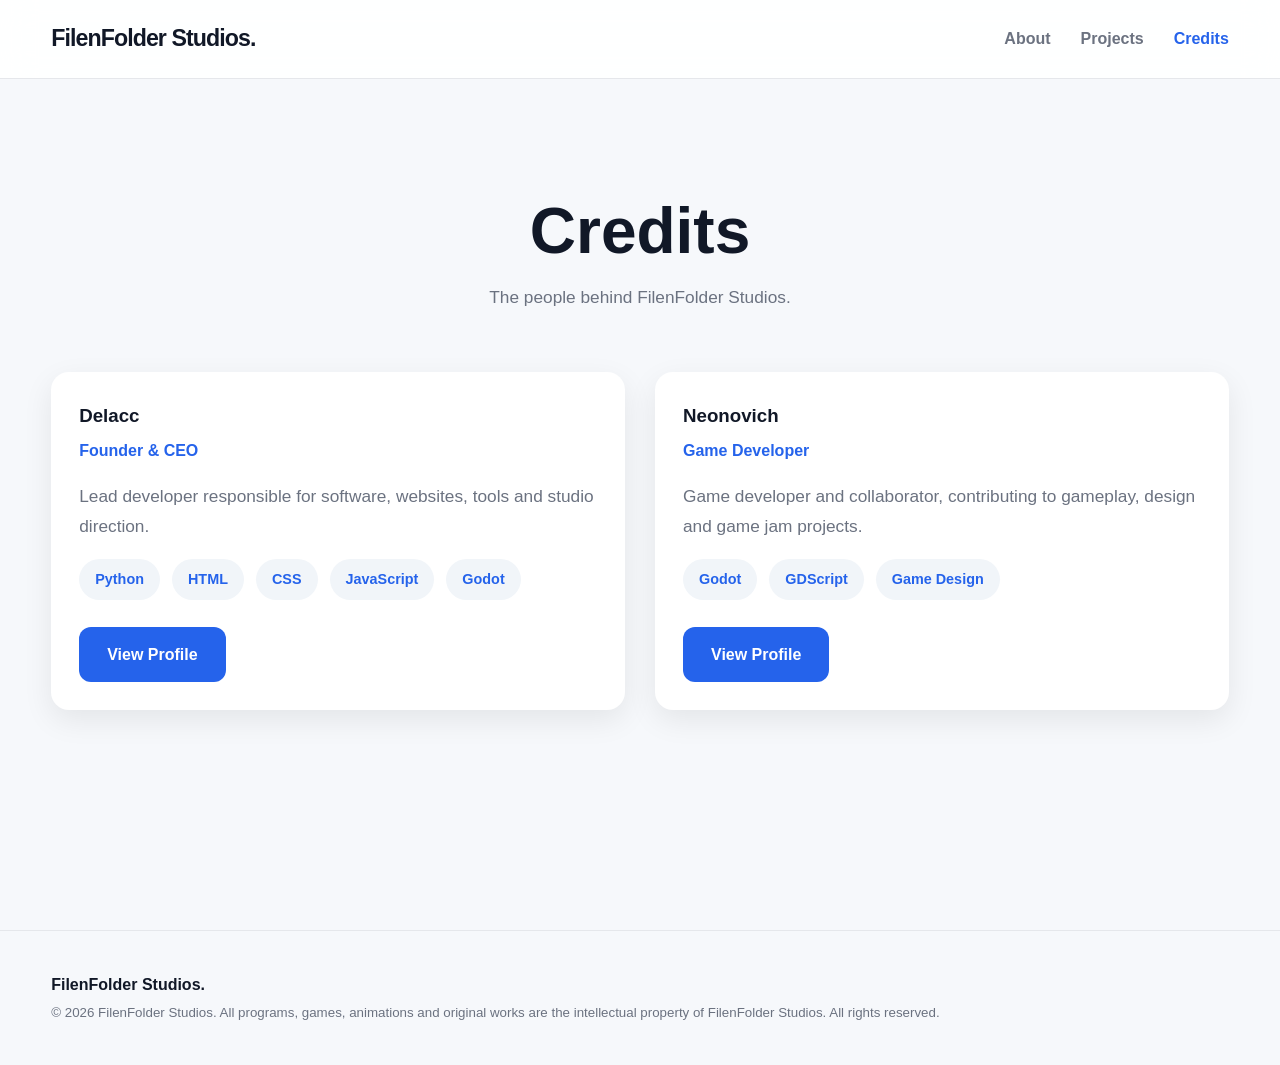
==== Credits/index.html @ d6d33d56 "Create index.html" ====
<!DOCTYPE html>
<html lang="en">
<head>
<meta charset="UTF-8">
<meta name="viewport" content="width=device-width, initial-scale=1.0">
<title>Credits | FilenFolder Studios</title>
<link rel="stylesheet" href="../assets/css/style.css">
</head>
<body>
<header>
<div class="container">
<nav>
<a class="logo" href="../">FilenFolder Studios.</a>
<ul class="nav-links">
<li><a href="../#about">About</a></li>
<li><a href="../#projects">Projects</a></li>
<li><a class="active" href="./">Credits</a></li>
</ul>
</nav>
</div>
</header>

<main>
<section class="hero">
<div class="container">
<div class="section-header">
<h1>Credits</h1>
<p>The people behind FilenFolder Studios.</p>
</div>

<div class="team">

<div class="member">
<div class="member-content">
<h3>Delacc</h3>
<span>Founder & CEO</span>
<p>Lead developer responsible for software, websites, tools and studio direction.</p>
<div class="skills">
<span class="skill">Python</span>
<span class="skill">HTML</span>
<span class="skill">CSS</span>
<span class="skill">JavaScript</span>
<span class="skill">Godot</span>
</div>
<br>
<a class="btn btn-primary" href="./Delacc/">View Profile</a>
</div>
</div>

<div class="member">
<div class="member-content">
<h3>Neonovich</h3>
<span>Game Developer</span>
<p>Game developer and collaborator, contributing to gameplay, design and game jam projects.</p>
<div class="skills">
<span class="skill">Godot</span>
<span class="skill">GDScript</span>
<span class="skill">Game Design</span>
</div>
<br>
<a class="btn btn-primary" href="./Neonovich/">View Profile</a>
</div>
</div>

</div>
</div>
</section>
</main>

<footer>
<div class="container footer-content">
<div>
<strong>FilenFolder Studios.</strong><br>
<small>© 2026 FilenFolder Studios. All programs, games, animations and original works are the intellectual property of FilenFolder Studios. All rights reserved.</small>
</div>
</div>
</footer>
</body>
</html>
---- assets/css/style.css ----
:root{
    --background:#f6f8fb;
    --surface:#ffffff;
    --surface-2:#f1f5f9;
    --text:#111827;
    --muted:#6b7280;
    --primary:#2563eb;
    --primary-hover:#1d4ed8;
    --border:#e5e7eb;
    --success:#16a34a;
    --danger:#dc2626;
    --radius:18px;
    --shadow:0 10px 30px rgba(0,0,0,.08);
    --transition:.25s ease;
    --container:1180px;
}

*{
    margin:0;
    padding:0;
    box-sizing:border-box;
}

html{
    scroll-behavior:smooth;
}

body{
    background:var(--background);
    color:var(--text);
    font-family:Inter,"Segoe UI",Roboto,Helvetica,Arial,sans-serif;
    line-height:1.7;
}

img{
    display:block;
    max-width:100%;
}

a{
    text-decoration:none;
    color:inherit;
}

button,
input,
textarea{
    font:inherit;
    border:none;
    outline:none;
}

.container{
    width:min(92%,var(--container));
    margin:auto;
}

header{
    position:sticky;
    top:0;
    z-index:1000;
    background:rgba(255,255,255,.9);
    backdrop-filter:blur(16px);
    border-bottom:1px solid var(--border);
}

nav{
    height:78px;
    display:flex;
    align-items:center;
    justify-content:space-between;
}

.logo{
    font-size:1.45rem;
    font-weight:800;
    letter-spacing:-.04em;
}

.logo span{
    color:var(--primary);
}

.nav-links{
    display:flex;
    align-items:center;
    gap:30px;
    list-style:none;
}

.nav-links a{
    color:var(--muted);
    font-weight:600;
    transition:var(--transition);
}

.nav-links a:hover,
.nav-links a.active{
    color:var(--primary);
}

.btn{
    display:inline-flex;
    align-items:center;
    justify-content:center;
    padding:14px 28px;
    border-radius:12px;
    font-weight:700;
    transition:var(--transition);
}

.btn-primary{
    background:var(--primary);
    color:#fff;
}

.btn-primary:hover{
    background:var(--primary-hover);
    transform:translateY(-2px);
}

.btn-secondary{
    background:var(--surface);
    border:1px solid var(--border);
}

.btn-secondary:hover{
    border-color:var(--primary);
    color:var(--primary);
}

.hero{
    padding:120px 0;
}

.hero-grid{
    display:grid;
    grid-template-columns:1.1fr .9fr;
    gap:70px;
    align-items:center;
}

.badge{
    display:inline-flex;
    align-items:center;
    gap:8px;
    padding:8px 15px;
    border-radius:999px;
    background:#dbeafe;
    color:var(--primary);
    font-weight:700;
    margin-bottom:24px;
}

.hero h1{
    font-size:4rem;
    line-height:1;
    margin-bottom:20px;
}

.hero p{
    max-width:650px;
    color:var(--muted);
    font-size:1.08rem;
    margin-bottom:35px;
}

.hero-buttons{
    display:flex;
    flex-wrap:wrap;
    gap:15px;
}

.hero-card{
    background:var(--surface);
    border-radius:var(--radius);
    box-shadow:var(--shadow);
    padding:35px;
}

.hero-card img{
    border-radius:12px;
}

section{
    padding:100px 0;
}

.section-header{
    text-align:center;
    margin-bottom:60px;
}

.section-header h2{
    font-size:2.5rem;
    margin-bottom:10px;
}

.section-header p{
    color:var(--muted);
    max-width:650px;
    margin:auto;
}

.grid{
    display:grid;
    gap:30px;
}

.grid-2{
    grid-template-columns:repeat(2,1fr);
}

.grid-3{
    grid-template-columns:repeat(3,1fr);
}

.grid-4{
    grid-template-columns:repeat(4,1fr);
}

.card{
    background:var(--surface);
    border-radius:var(--radius);
    box-shadow:var(--shadow);
    overflow:hidden;
    transition:var(--transition);
}

.card:hover{
    transform:translateY(-6px);
}

.card-image{
    width:100%;
    aspect-ratio:16/9;
    object-fit:cover;
    background:var(--surface-2);
}

.card-content{
    padding:28px;
}

.card h3{
    margin-bottom:12px;
}

.card p{
    color:var(--muted);
}

.tags{
    display:flex;
    flex-wrap:wrap;
    gap:10px;
    margin:22px 0;
}

.tag{
    background:var(--surface-2);
    border-radius:999px;
    padding:7px 14px;
    font-size:.85rem;
    font-weight:600;
}

.stats{
    display:grid;
    grid-template-columns:repeat(4,1fr);
    gap:20px;
}

.stat{
    background:var(--surface);
    border-radius:var(--radius);
    box-shadow:var(--shadow);
    padding:28px;
    text-align:center;
}

.stat h3{
    font-size:2rem;
    color:var(--primary);
}

.stat p{
    color:var(--muted);
    margin-top:5px;
}

.team{
    display:grid;
    grid-template-columns:repeat(auto-fit,minmax(280px,1fr));
    gap:30px;
}

.member{
    background:var(--surface);
    border-radius:var(--radius);
    box-shadow:var(--shadow);
    overflow:hidden;
    transition:var(--transition);
}

.member:hover{
    transform:translateY(-6px);
}

.member img{
    width:100%;
    aspect-ratio:1;
    object-fit:cover;
}

.member-content{
    padding:28px;
}

.member-content h3{
    margin-bottom:5px;
}

.member-content span{
    color:var(--primary);
    font-weight:600;
}

.member-content p{
    margin:18px 0;
    color:var(--muted);
}

.skills{
    display:flex;
    flex-wrap:wrap;
    gap:12px;
}

.skill{
    background:var(--surface-2);
    border-radius:999px;
    padding:8px 16px;
    font-size:.9rem;
    font-weight:600;
}

.cta{
    background:linear-gradient(135deg,var(--primary),var(--primary-hover));
    color:#fff;
    border-radius:28px;
    padding:80px 40px;
    text-align:center;
}

.cta h2{
    font-size:2.8rem;
    margin-bottom:18px;
}

.cta p{
    max-width:700px;
    margin:0 auto 35px;
    opacity:.9;
}

.cta .btn-primary{
    background:#fff;
    color:var(--primary);
}

.cta .btn-primary:hover{
    background:#f8fafc;
}

footer{
    margin-top:100px;
    border-top:1px solid var(--border);
    padding:40px 0;
}

.footer-content{
    display:flex;
    justify-content:space-between;
    align-items:center;
    gap:30px;
    flex-wrap:wrap;
}

.footer-links{
    display:flex;
    gap:22px;
    flex-wrap:wrap;
}

.footer-links a{
    color:var(--muted);
    transition:var(--transition);
}

.footer-links a:hover{
    color:var(--primary);
}

small{
    color:var(--muted);
}

@media(max-width:1000px){
    .hero-grid,
    .grid-2,
    .grid-3,
    .grid-4,
    .stats{
        grid-template-columns:1fr;
    }

    .hero{
        padding:80px 0;
    }

    .hero h1{
        font-size:3rem;
    }
}

@media(max-width:760px){
    nav{
        flex-direction:column;
        height:auto;
        padding:20px 0;
        gap:18px;
    }

    .nav-links{
        flex-wrap:wrap;
        justify-content:center;
        gap:18px;
    }

    .section-header h2{
        font-size:2rem;
    }

    .cta h2{
        font-size:2rem;
    }

    .footer-content{
        flex-direction:column;
        text-align:center;
    }
}
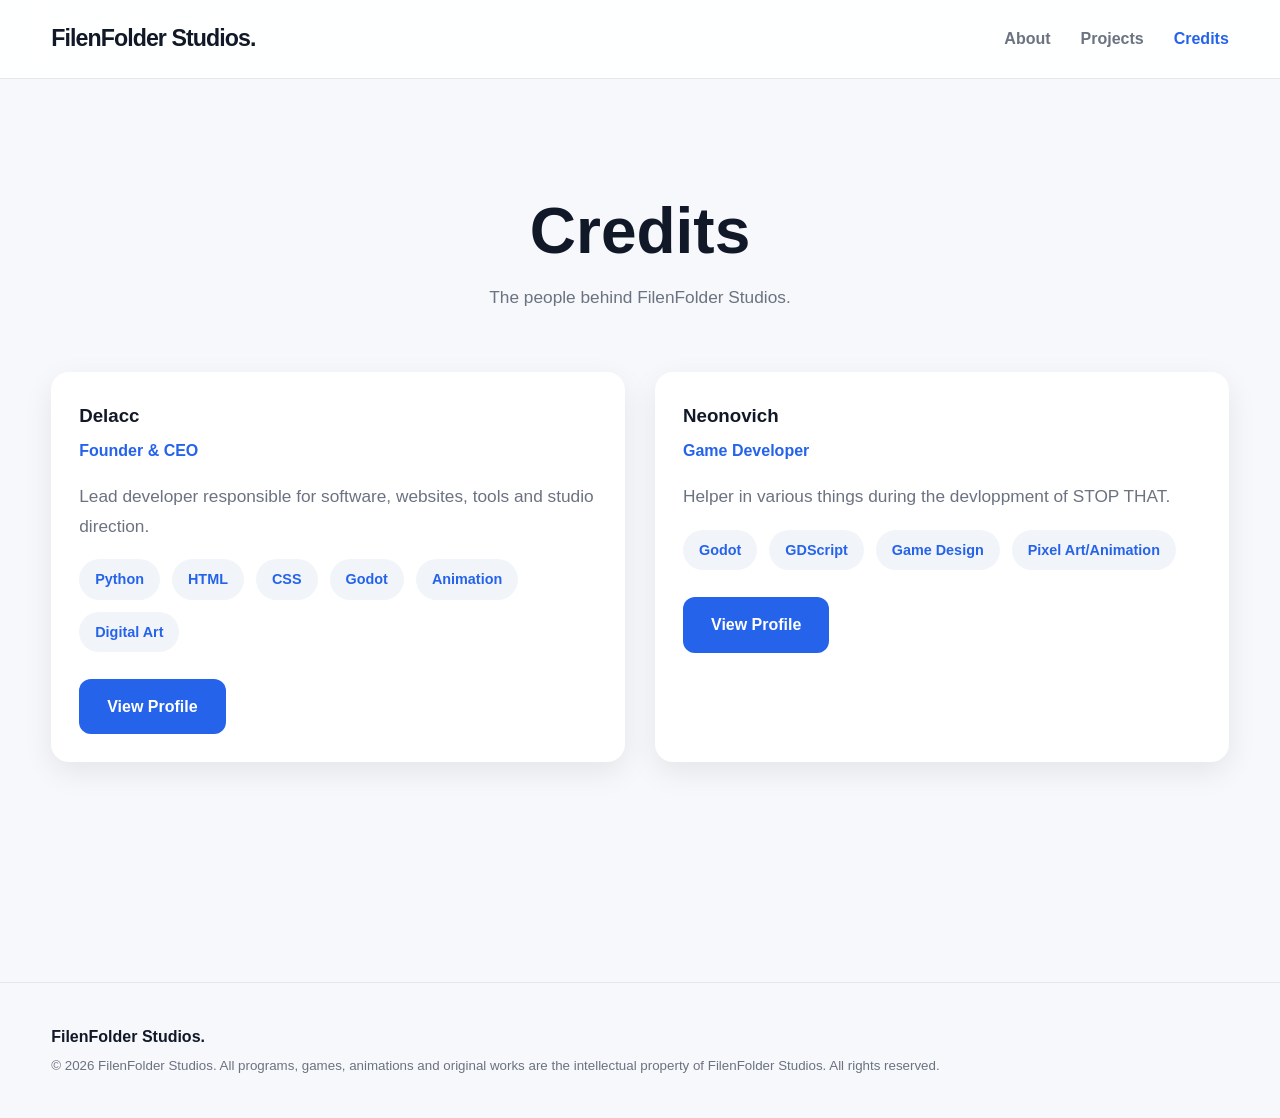
==== commit 484644ad: "Add Animation and Digital Art skills to Credits" ====
--- a/Credits/index.html
+++ b/Credits/index.html
@@ -39,8 +39,9 @@
 <span class="skill">Python</span>
 <span class="skill">HTML</span>
 <span class="skill">CSS</span>
-<span class="skill">JavaScript</span>
 <span class="skill">Godot</span>
+<span class="skill">Animation</span>
+<span class="skill">Digital Art</span>
 </div>
 <br>
 <a class="btn btn-primary" href="./Delacc/">View Profile</a>
@@ -51,11 +52,12 @@
 <div class="member-content">
 <h3>Neonovich</h3>
 <span>Game Developer</span>
-<p>Game developer and collaborator, contributing to gameplay, design and game jam projects.</p>
+<p>Helper in various things during the devloppment of STOP THAT.</p>
 <div class="skills">
 <span class="skill">Godot</span>
 <span class="skill">GDScript</span>
 <span class="skill">Game Design</span>
+<span class="skill">Pixel Art/Animation</span>
 </div>
 <br>
 <a class="btn btn-primary" href="./Neonovich/">View Profile</a>
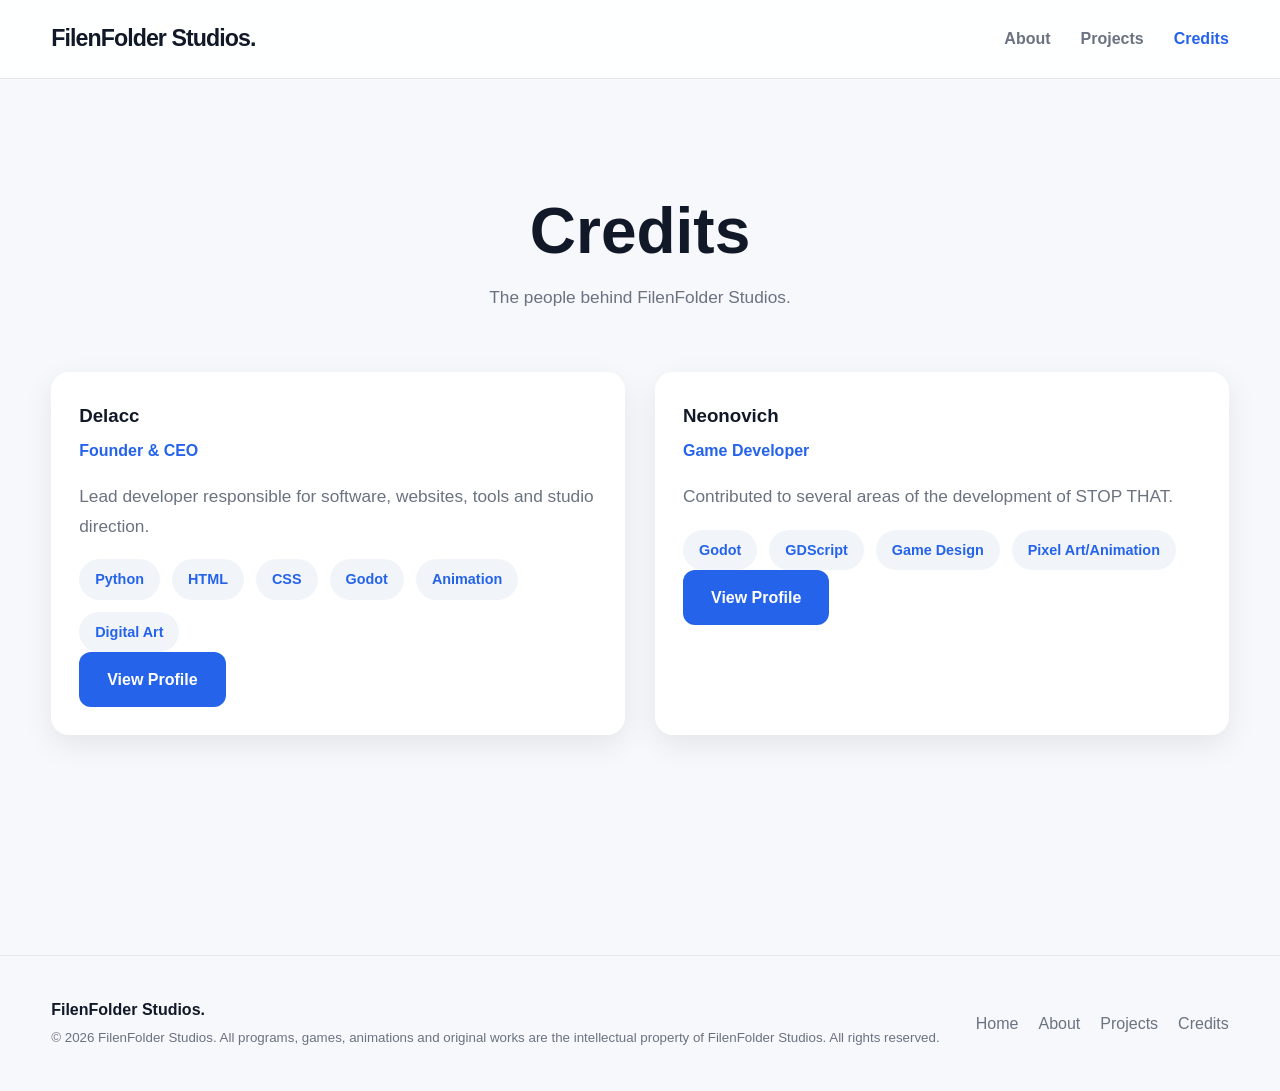
==== commit 788449ef: "Update index.html" ====
--- a/Credits/index.html
+++ b/Credits/index.html
@@ -4,23 +4,28 @@
 <meta charset="UTF-8">
 <meta name="viewport" content="width=device-width, initial-scale=1.0">
 <title>Credits | FilenFolder Studios</title>
+<meta name="description" content="The people behind FilenFolder Studios.">
 <link rel="stylesheet" href="../assets/css/style.css">
+<link rel="stylesheet" href="../assets/css/additions.css">
 </head>
 <body>
+
+<a class="skip-link" href="#main">Skip to main content</a>
+
 <header>
 <div class="container">
-<nav>
+<nav aria-label="Primary">
 <a class="logo" href="../">FilenFolder Studios.</a>
 <ul class="nav-links">
 <li><a href="../#about">About</a></li>
 <li><a href="../#projects">Projects</a></li>
-<li><a class="active" href="./">Credits</a></li>
+<li><a class="active" href="./" aria-current="page">Credits</a></li>
 </ul>
 </nav>
 </div>
 </header>
 
-<main>
+<main id="main">
 <section class="hero">
 <div class="container">
 <div class="section-header">
@@ -33,7 +38,7 @@
 <div class="member">
 <div class="member-content">
 <h3>Delacc</h3>
-<span>Founder & CEO</span>
+<span>Founder &amp; CEO</span>
 <p>Lead developer responsible for software, websites, tools and studio direction.</p>
 <div class="skills">
 <span class="skill">Python</span>
@@ -43,7 +48,6 @@
 <span class="skill">Animation</span>
 <span class="skill">Digital Art</span>
 </div>
-<br>
 <a class="btn btn-primary" href="./Delacc/">View Profile</a>
 </div>
 </div>
@@ -52,14 +56,13 @@
 <div class="member-content">
 <h3>Neonovich</h3>
 <span>Game Developer</span>
-<p>Helper in various things during the devloppment of STOP THAT.</p>
+<p>Contributed to several areas of the development of STOP THAT.</p>
 <div class="skills">
 <span class="skill">Godot</span>
 <span class="skill">GDScript</span>
 <span class="skill">Game Design</span>
 <span class="skill">Pixel Art/Animation</span>
 </div>
-<br>
 <a class="btn btn-primary" href="./Neonovich/">View Profile</a>
 </div>
 </div>
@@ -73,9 +76,16 @@
 <div class="container footer-content">
 <div>
 <strong>FilenFolder Studios.</strong><br>
-<small>© 2026 FilenFolder Studios. All programs, games, animations and original works are the intellectual property of FilenFolder Studios. All rights reserved.</small>
+<small>&copy; 2026 FilenFolder Studios. All programs, games, animations and original works are the intellectual property of FilenFolder Studios. All rights reserved.</small>
+</div>
+<div class="footer-links">
+<a href="../">Home</a>
+<a href="../#about">About</a>
+<a href="../#projects">Projects</a>
+<a href="./">Credits</a>
 </div>
 </div>
 </footer>
+
 </body>
 </html>
--- a/assets/css/additions.css
+++ b/assets/css/additions.css
@@ -0,0 +1,150 @@
+/* additions.css
+   Place at ./assets/css/additions.css (loaded after style.css).
+   Styles only the new elements added to the page. Uses currentColor and
+   translucent borders so it adapts to whatever palette style.css defines. */
+
+html {
+  scroll-behavior: smooth;
+  scroll-padding-top: 5rem;
+}
+
+/* Accessibility: skip link and visible keyboard focus */
+.skip-link {
+  position: absolute;
+  left: 1rem;
+  top: -4rem;
+  padding: 0.6rem 1rem;
+  background: #fff;
+  color: #000;
+  border-radius: 6px;
+  z-index: 1000;
+  text-decoration: none;
+  font-weight: 600;
+}
+.skip-link:focus {
+  top: 1rem;
+}
+
+a:focus-visible,
+.btn:focus-visible {
+  outline: 3px solid currentColor;
+  outline-offset: 3px;
+}
+
+/* Readable body copy in the hero and long-form sections */
+.hero p {
+  max-width: 62ch;
+  line-height: 1.7;
+}
+
+.prose {
+  max-width: 70ch;
+}
+.prose p {
+  line-height: 1.75;
+  margin: 0 0 1.25rem;
+}
+
+/* Studio stats */
+.stats {
+  display: grid;
+  grid-template-columns: repeat(auto-fit, minmax(180px, 1fr));
+  gap: 1rem;
+  margin-top: 2.5rem;
+}
+.stat {
+  border: 1px solid rgba(128, 128, 128, 0.35);
+  border-radius: 10px;
+  padding: 1.25rem 1.5rem;
+}
+.stat-value {
+  display: block;
+  font-size: 2.25rem;
+  font-weight: 700;
+  line-height: 1.1;
+}
+.stat-label {
+  display: block;
+  margin-top: 0.35rem;
+  opacity: 0.75;
+  font-size: 0.95rem;
+}
+
+/* Project cards: keep buttons aligned and show status line */
+.card-content p {
+  line-height: 1.65;
+}
+.status {
+  margin-top: 1rem;
+  padding-top: 0.85rem;
+  border-top: 1px solid rgba(128, 128, 128, 0.3);
+  font-size: 0.9rem;
+  opacity: 0.8;
+}
+.card-content .btn {
+  margin-top: 0.75rem;
+}
+
+/* Process: this content is a true sequence, so it is numbered */
+.process-list {
+  list-style: none;
+  counter-reset: step;
+  display: grid;
+  grid-template-columns: repeat(auto-fit, minmax(240px, 1fr));
+  gap: 1.25rem;
+  padding: 0;
+  margin: 0;
+}
+.process-list li {
+  counter-increment: step;
+  border: 1px solid rgba(128, 128, 128, 0.35);
+  border-radius: 10px;
+  padding: 1.5rem;
+}
+.process-list li::before {
+  content: "Step " counter(step);
+  display: block;
+  margin-bottom: 0.5rem;
+  font-size: 0.85rem;
+  opacity: 0.7;
+}
+.process-list h3 {
+  margin: 0 0 0.5rem;
+}
+.process-list p {
+  margin: 0;
+  line-height: 1.65;
+}
+
+/* Contact panel */
+.contact-panel {
+  border: 1px solid rgba(128, 128, 128, 0.35);
+  border-radius: 12px;
+  padding: 2rem;
+  max-width: 820px;
+}
+.contact-panel p {
+  line-height: 1.7;
+  margin: 0 0 1.5rem;
+}
+
+/* Footer: allow the longer link list to wrap on small screens */
+.footer-links {
+  display: flex;
+  flex-wrap: wrap;
+  gap: 0.75rem 1.25rem;
+}
+
+/* Nav: six links need to wrap cleanly on narrow screens */
+@media (max-width: 760px) {
+  .nav-links {
+    flex-wrap: wrap;
+    gap: 0.5rem 1rem;
+  }
+}
+
+@media (prefers-reduced-motion: reduce) {
+  html {
+    scroll-behavior: auto;
+  }
+}
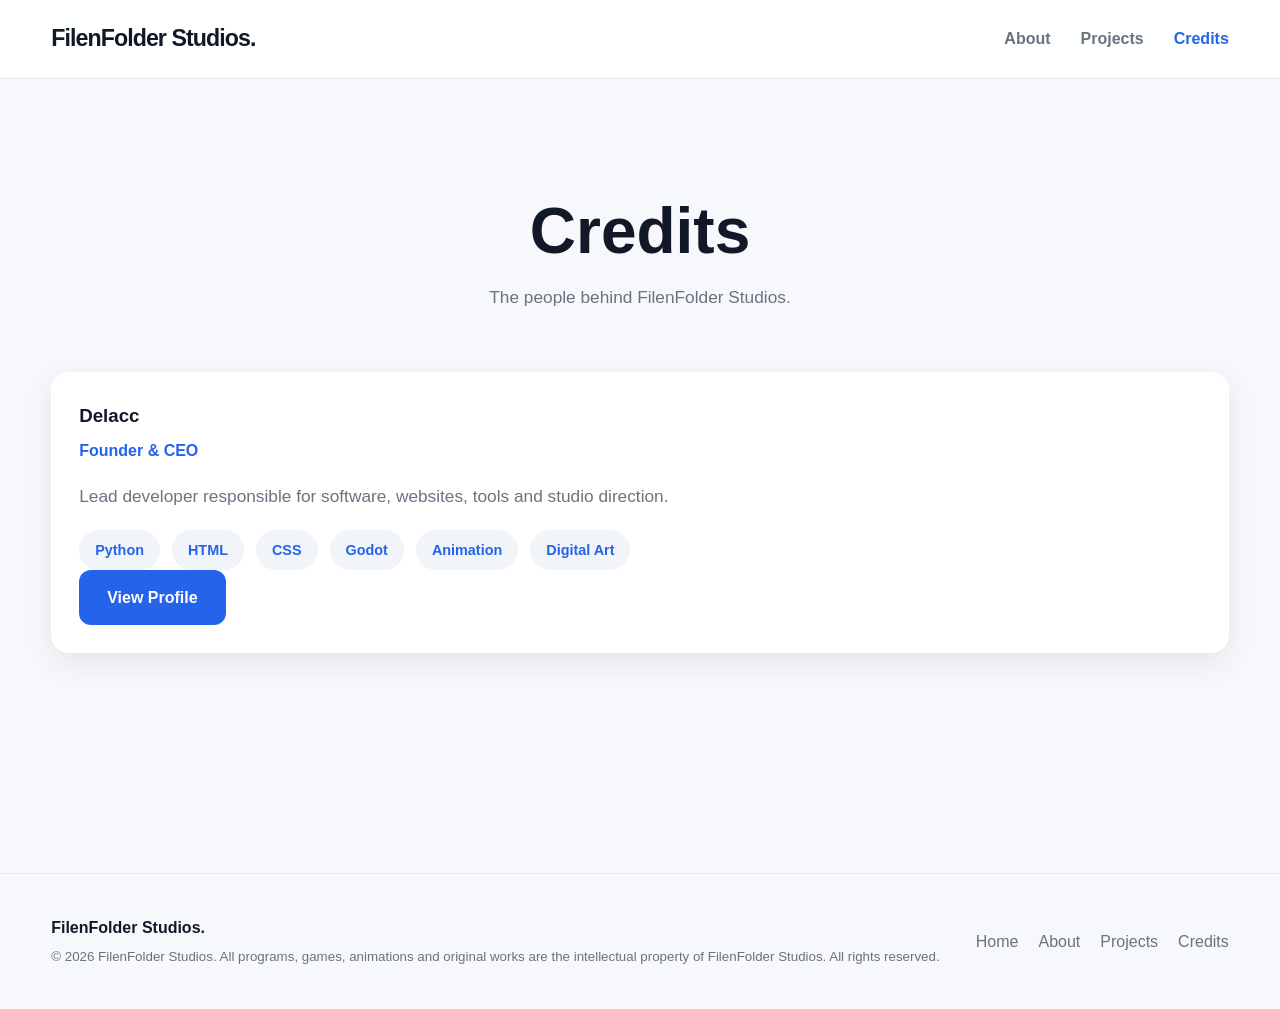
==== commit 4524e363: "Update index.html" ====
--- a/Credits/index.html
+++ b/Credits/index.html
@@ -52,21 +52,6 @@
 </div>
 </div>
 
-<div class="member">
-<div class="member-content">
-<h3>Neonovich</h3>
-<span>Game Developer</span>
-<p>Contributed to several areas of the development of STOP THAT.</p>
-<div class="skills">
-<span class="skill">Godot</span>
-<span class="skill">GDScript</span>
-<span class="skill">Game Design</span>
-<span class="skill">Pixel Art/Animation</span>
-</div>
-<a class="btn btn-primary" href="./Neonovich/">View Profile</a>
-</div>
-</div>
-
 </div>
 </div>
 </section>
